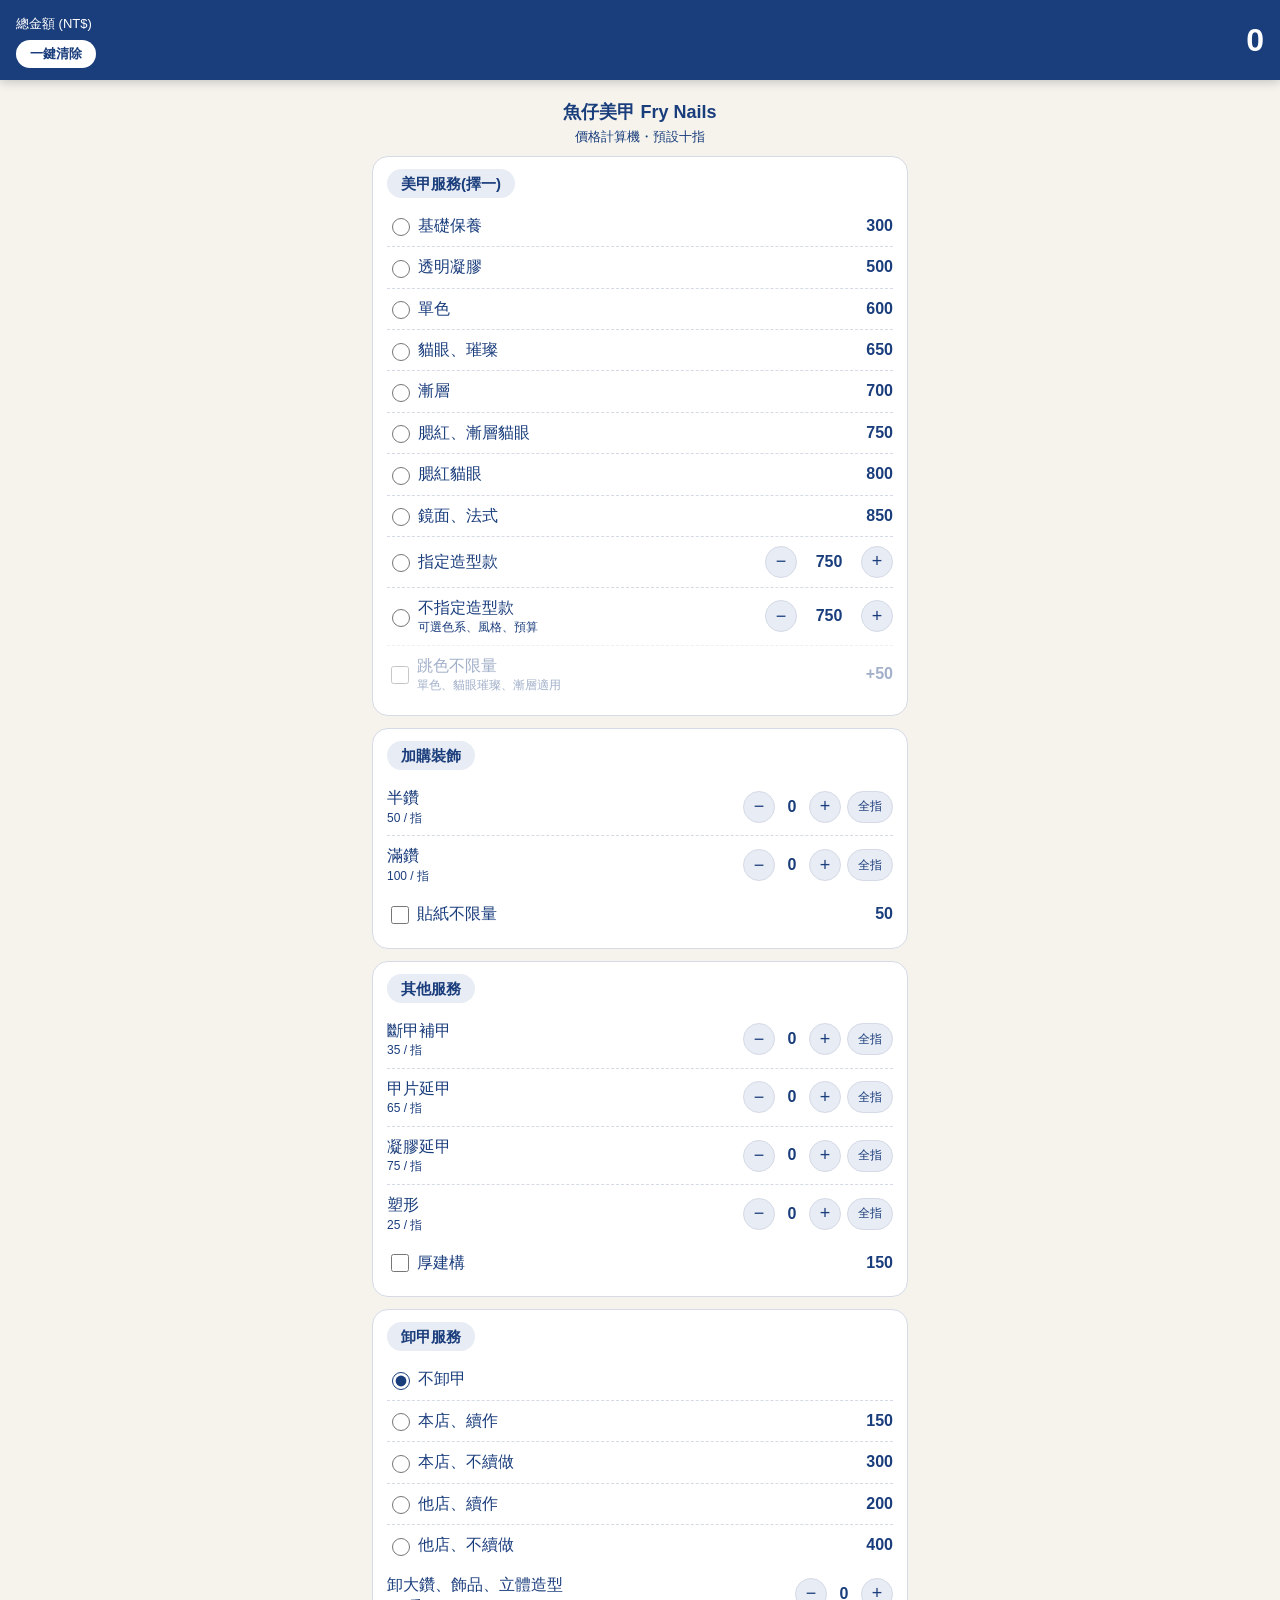
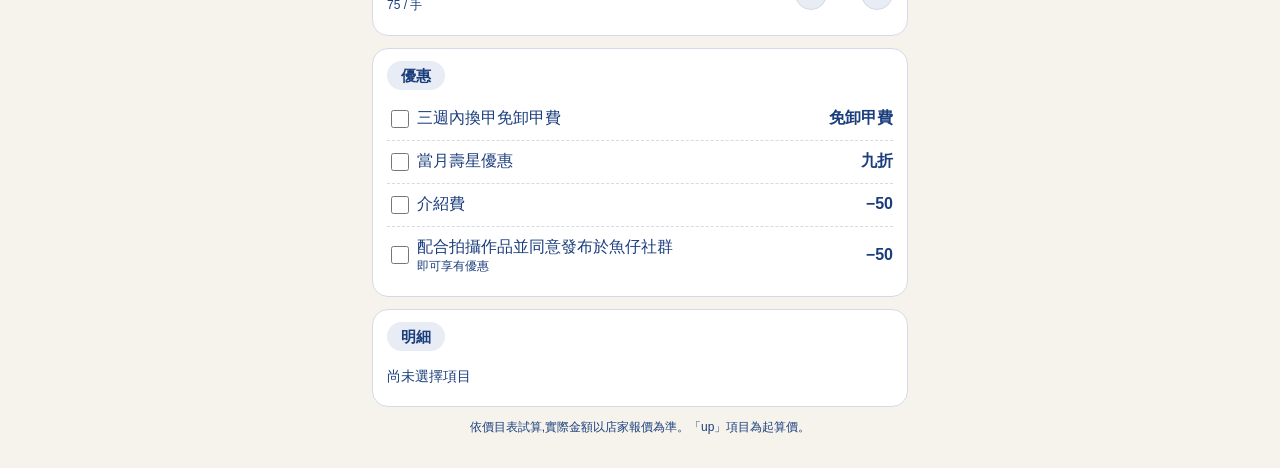
==== calculator.html @ 32ddd541 "Add files via upload" ====
<!DOCTYPE html>
<html lang="zh-Hant"><head><meta charset="utf-8">
<meta name="viewport" content="width=device-width, initial-scale=1, viewport-fit=cover">
<meta name="color-scheme" content="light only">
<meta name="theme-color" content="#f5f3ec">
<title>魚仔美甲 Fry Nails 價格計算機</title>
<style>
:root{--bg:#f5f3ec;--card:#ffffff;--tx:#1a3d7c;--sub:#1a3d7c;--pri:#1a3d7c;--soft:#e8ecf4;--bd:#d5dae6;box-sizing:border-box;padding-top:env(safe-area-inset-top,0px);padding-bottom:env(safe-area-inset-bottom,0px)}
html{background:#f5f3ec;color-scheme:light only;min-height:100%;scroll-padding-top:env(safe-area-inset-top,0px)}
*{box-sizing:border-box}
body{margin:0;min-height:100vh;background:#f5f3ec;color:var(--tx);font-family:-apple-system,"PingFang TC","Noto Sans TC","Microsoft JhengHei",sans-serif;line-height:1.4}
.total{position:sticky;top:env(safe-area-inset-top,0px);z-index:9;background:#1a3d7c;color:#ffffff;padding:12px 16px;display:flex;justify-content:space-between;align-items:center;box-shadow:0 2px 10px #0003}
.total small{color:#ffffff;font-size:13px}.clr{margin-top:6px;background:#ffffff;color:#1a3d7c;border:0;border-radius:16px;padding:5px 14px;font-size:13px;font-weight:700}
.total b{font-size:32px}
.wrap{max-width:560px;margin:0 auto;padding:12px}
h1{font-size:18px;text-align:center;margin:8px 0 2px}.sb{text-align:center;color:var(--sub);font-size:13px;margin-bottom:10px}
.card{background:var(--card);border:1px solid var(--bd);border-radius:16px;padding:12px 14px;margin-bottom:12px}
h2{font-size:15px;margin:0 0 8px;display:inline-block;background:var(--soft);padding:4px 14px;border-radius:20px}
.row{display:flex;align-items:center;justify-content:space-between;gap:8px;padding:9px 0;border-top:1px dashed var(--bd);cursor:pointer}
.row:first-of-type{border-top:0}
.row span small{display:block;color:var(--sub);font-size:12px}
.row input[type=radio],.row input[type=checkbox]{accent-color:var(--pri);width:18px;height:18px;margin-right:8px}
.l{display:flex;align-items:center}.p{font-weight:700;white-space:nowrap}
.step{display:flex;align-items:center;gap:6px}
.step button{width:32px;height:32px;border-radius:50%;border:1px solid var(--bd);background:var(--soft);color:var(--tx);font-size:18px}
.step .all{width:auto;border-radius:16px;padding:0 10px;font-size:12px}
.step em{min-width:22px;text-align:center;font-style:normal;font-weight:700}
select{width:100%;padding:9px;border-radius:10px;border:1px solid var(--bd);background:var(--card);color:var(--tx);font-size:15px;margin-bottom:6px}
.sum div{display:flex;justify-content:space-between;padding:4px 0;font-size:14px}
.sum .n{color:var(--sub)}.note{color:var(--sub);font-size:12px;text-align:center;margin:6px 0 20px}
</style></head><body>
<div class="total"><div><small>總金額 (NT$)</small><br><button type="button" class="clr" onclick="clearAll()">一鍵清除</button></div><b id="tot">0</b></div>
<div class="wrap">
<h1>魚仔美甲 Fry Nails</h1><div class="sb">價格計算機・預設十指</div>

<div class="card"><h2>美甲服務(擇一)</h2><div id="styles"></div>
<div class="row" id="jumpRow"><label class="l"><input type="checkbox" id="jump"><span>跳色不限量<small>單色、貓眼璀璨、漸層適用</small></span></label><span class="p">+50</span></div></div>

<div class="card"><h2>加購裝飾</h2><div id="deco"></div></div>
<div class="card"><h2>其他服務</h2><div id="other"></div></div>

<div class="card"><h2>卸甲服務</h2>
<label class="row"><span class="l"><input type="radio" name="rm" value="none" checked><span>不卸甲</span></span><span class="p"></span></label><label class="row"><span class="l"><input type="radio" name="rm" value="150"><span>本店、續作</span></span><span class="p">150</span></label><label class="row"><span class="l"><input type="radio" name="rm" value="300"><span>本店、不續做</span></span><span class="p">300</span></label><label class="row"><span class="l"><input type="radio" name="rm" value="200"><span>他店、續作</span></span><span class="p">200</span></label><label class="row"><span class="l"><input type="radio" name="rm" value="400"><span>他店、不續做</span></span><span class="p">400</span></label>
<div class="row" style="cursor:default"><span>卸大鑽、飾品、立體造型<small>75 / 手</small></span>
<div class="step"><button onclick="hand(-1)">−</button><em id="hc">0</em><button onclick="hand(1)">+</button></div></div></div>

<div class="card"><h2>優惠</h2>
<label class="row"><span class="l"><input type="checkbox" id="w3"><span>三週內換甲免卸甲費</span></span><span class="p">免卸甲費</span></label>
<label class="row"><span class="l"><input type="checkbox" id="bday"><span>當月壽星優惠</span></span><span class="p">九折</span></label>
<label class="row"><span class="l"><input type="checkbox" id="ref"><span>介紹費</span></span><span class="p">−50</span></label>
<label class="row"><span class="l"><input type="checkbox" id="pic"><span>配合拍攝作品並同意發布於魚仔社群<small>即可享有優惠</small></span></span><span class="p">−50</span></label></div>

<div class="card sum"><h2>明細</h2><div id="sum"></div></div>
<div class="note">依價目表試算,實際金額以店家報價為準。「up」項目為起算價。</div>
</div>
<script>
const STYLES=[["基礎保養",300],["透明凝膠",500],["單色",600,1],["貓眼、璀璨",650,1],["漸層",700,1],["腮紅、漸層貓眼",750],["腮紅貓眼",800],["鏡面、法式",850],["指定造型款",750,0,"起"],["不指定造型款",750,0,"起","可選色系、風格、預算"]];
const DECO=[["半鑽",50],["滿鑽",100]];
const OTHER=[["斷甲補甲",35],["甲片延甲",65],["凝膠延甲",75],["塑形",25]];
let F=10,H=0,X={8:0,9:0},q={},style=-1;
const $=id=>document.getElementById(id);
$("styles").innerHTML=STYLES.map((s,i)=>`<label class="row"><span class="l"><input type="radio" name="st" value="${i}"><span>${s[0]}${s[4]?`<small>${s[4]}</small>`:""}</span></span>${s[3]?`<div class="step"><button type="button" onclick="up(${i},-1)">−</button><em id="ux${i}" style="min-width:52px;font-weight:700">${s[1]}</em><button type="button" onclick="up(${i},1)">+</button></div>`:`<span class="p">${s[1]}</span>`}</label>`).join("");
const stepper=(a,k)=>a.map((x,i)=>`<div class="row" style="cursor:default"><span>${x[0]}<small>${x[1]} / 指</small></span><div class="step"><button onclick="qty('${k}${i}',-1)">−</button><em id="q${k}${i}">0</em><button onclick="qty('${k}${i}',1)">+</button><button class="all" onclick="qty('${k}${i}',99)">全指</button></div></div>`).join("");
$("deco").innerHTML=stepper(DECO,"d")+`<label class="row"><span class="l"><input type="checkbox" id="stk"><span>貼紙不限量</span></span><span class="p">50</span></label>`;
$("other").innerHTML=stepper(OTHER,"o")+`<label class="row"><span class="l"><input type="checkbox" id="thick"><span>厚建構</span></span><span class="p">150</span></label>`;
function qty(k,d){q[k]=Math.max(0,Math.min(F,d==99?F:(q[k]||0)+d));calc()}
function up(i,d){X[i]=Math.max(0,X[i]+d*50);document.querySelector(`input[name=st][value="${i}"]`).checked=true;calc()}
function clearAll(){
 document.querySelectorAll('input[name=st]').forEach(e=>e.checked=false);
 document.querySelectorAll('input[type=checkbox]').forEach(e=>e.checked=false);
 document.querySelector('input[name=rm][value=none]').checked=true;
 q={};H=0;X={8:0,9:0};calc();window.scrollTo({top:0,behavior:"smooth"})}
function hand(d){H=Math.max(0,Math.min(2,H+d));calc()}
function calc(){
 const L=[];const add=(n,v)=>{if(v)L.push([n,v])};
 const si=document.querySelector('input[name=st]:checked');style=si?+si.value:-1;
 const S=STYLES[style];
 $("jumpRow").style.opacity=S&&S[2]?1:.4;
 for(const i in X)$("ux"+i).textContent=STYLES[i][1]+X[i];
 if(S){add(S[0]+(S[3]?"(起)":""),S[1]);if(S[2]&&$("jump").checked)add("跳色不限量",50);if(S[3])add("款式加價",X[style])}
 DECO.forEach((x,i)=>{const n=q["d"+i]||0;$("qd"+i).textContent=n;add(`${x[0]} × ${n}指`,n*x[1])});
 if($("stk").checked)add("貼紙不限量",50);
 OTHER.forEach((x,i)=>{const n=q["o"+i]||0;$("qo"+i).textContent=n;add(`${x[0]} × ${n}指`,n*x[1])});
 if($("thick").checked)add("厚建構",150);
 const rm=document.querySelector('input[name=rm]:checked').value;
 if(rm!="none"){const nm=document.querySelector('input[name=rm]:checked').parentNode.textContent.trim();
  if($("w3").checked)L.push(["卸甲費(三週內免)",0]);else add("卸甲 "+nm,+rm)}
 $("hc").textContent=H;add(`卸大鑽/飾品/立體 × ${H}手`,H*75);
 if($("bday").checked){const sub=L.reduce((a,b)=>a+b[1],0);add("當月壽星九折",-Math.round(sub*0.1))}
 if($("ref").checked)add("介紹費",-50);
 if($("pic").checked)add("拍攝發布優惠",-50);
 const t=Math.max(0,L.reduce((a,b)=>a+b[1],0));
 $("tot").textContent=t.toLocaleString();
 $("sum").innerHTML=L.length?L.map(x=>`<div><span>${x[0]}</span><span>${x[1]<0?"−":""}${Math.abs(x[1])}</span></div>`).join("")+`<div style="border-top:1px solid var(--bd);margin-top:4px;padding-top:8px;font-weight:700"><span>合計</span><span>${t}</span></div>`:`<div class="n">尚未選擇項目</div>`;
}
document.addEventListener("change",calc);calc();
</script></body></html>
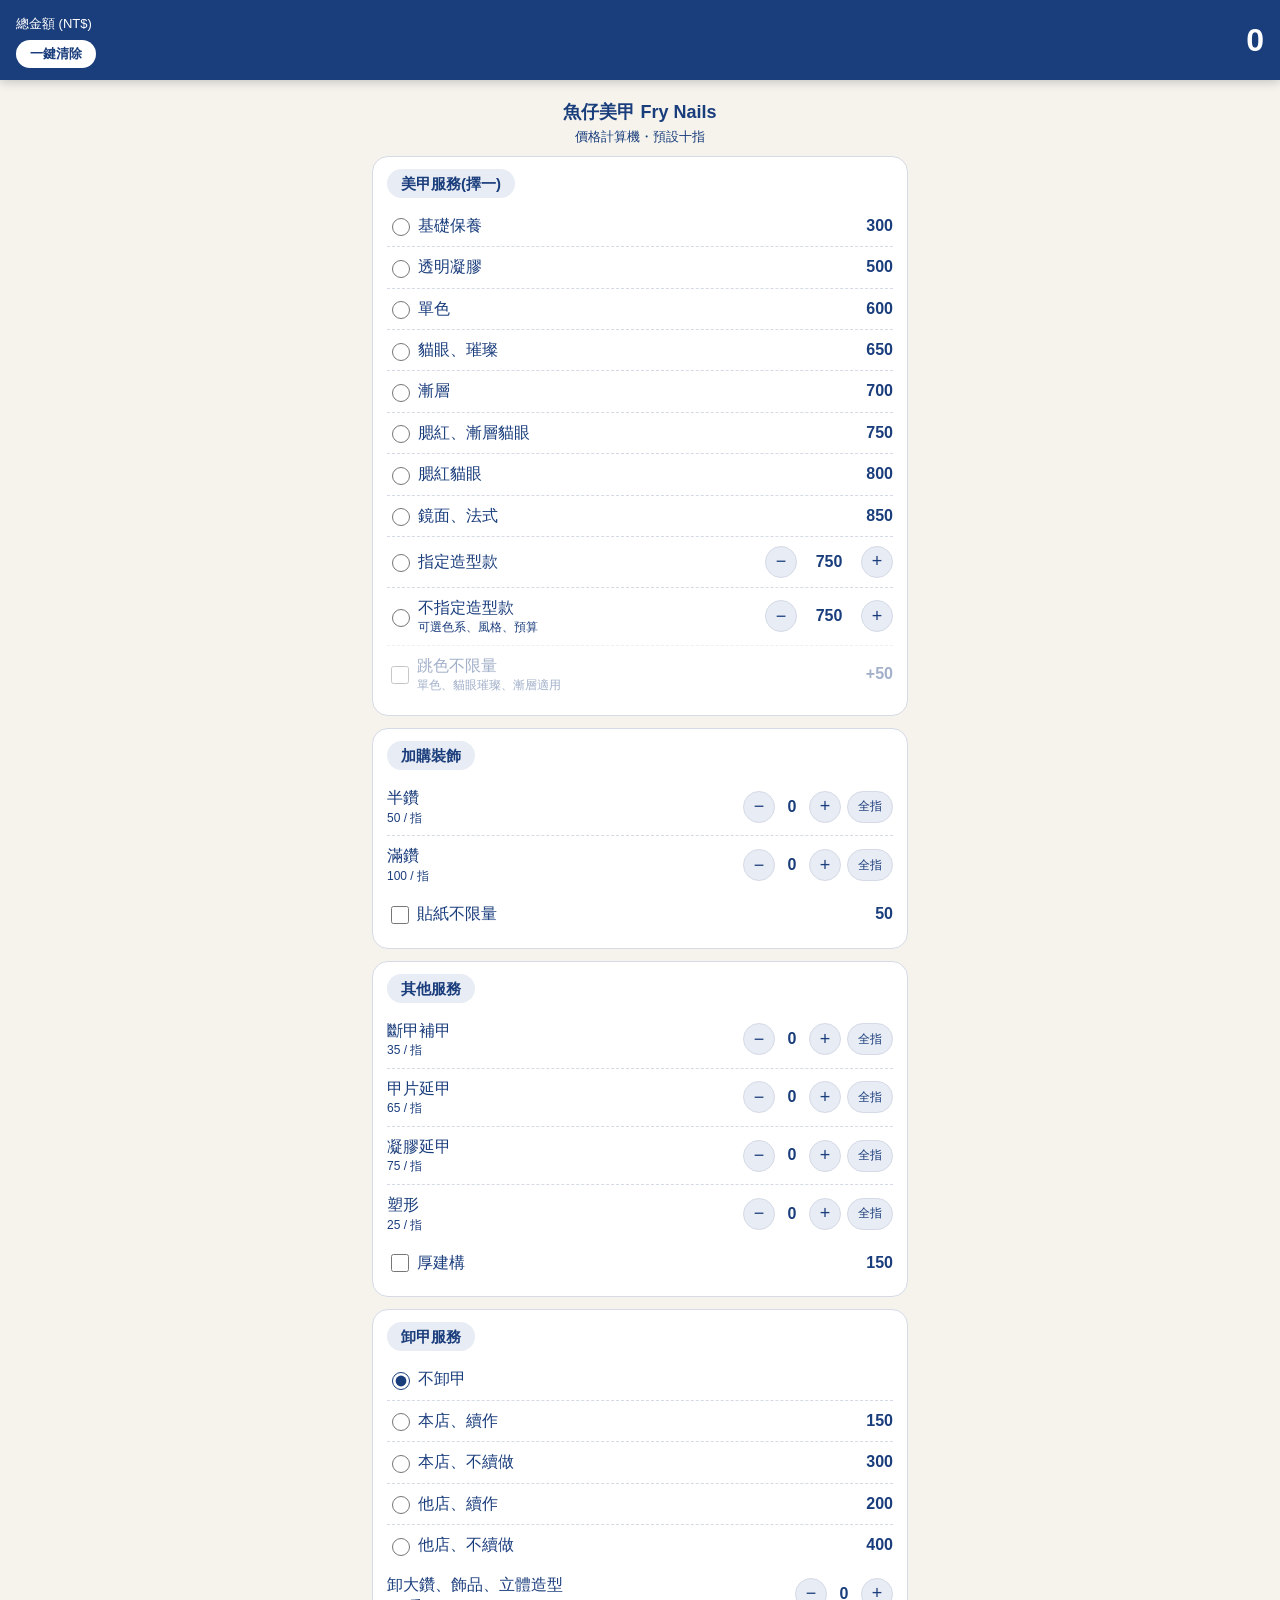
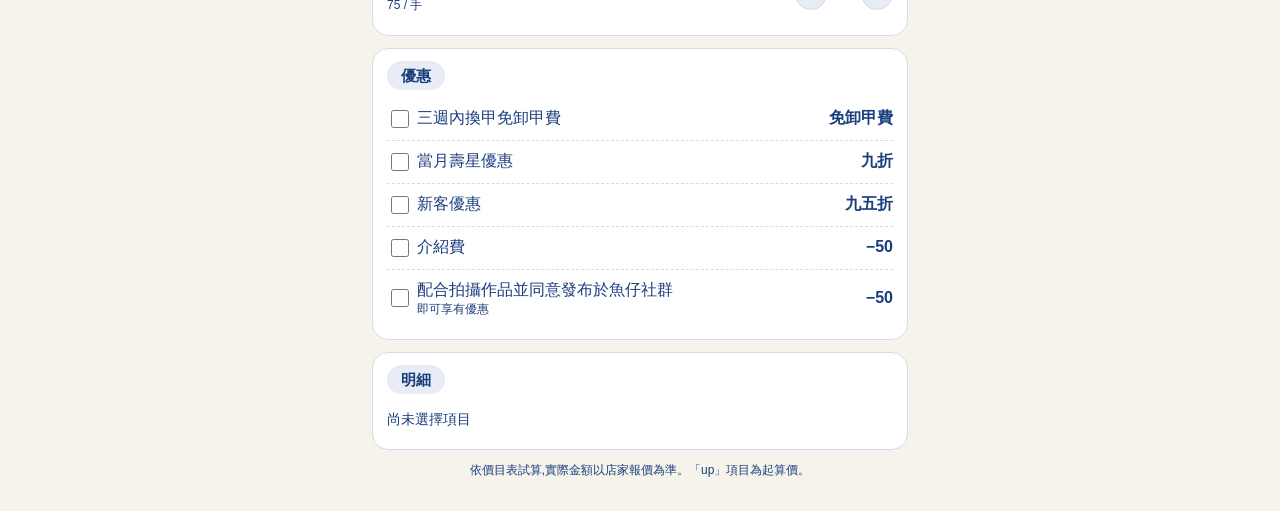
==== commit 49c48ed8: "Add files via upload" ====
--- a/calculator.html
+++ b/calculator.html
@@ -47,6 +47,7 @@
 <div class="card"><h2>優惠</h2>
 <label class="row"><span class="l"><input type="checkbox" id="w3"><span>三週內換甲免卸甲費</span></span><span class="p">免卸甲費</span></label>
 <label class="row"><span class="l"><input type="checkbox" id="bday"><span>當月壽星優惠</span></span><span class="p">九折</span></label>
+<label class="row"><span class="l"><input type="checkbox" id="newc"><span>新客優惠</span></span><span class="p">九五折</span></label>
 <label class="row"><span class="l"><input type="checkbox" id="ref"><span>介紹費</span></span><span class="p">−50</span></label>
 <label class="row"><span class="l"><input type="checkbox" id="pic"><span>配合拍攝作品並同意發布於魚仔社群<small>即可享有優惠</small></span></span><span class="p">−50</span></label></div>
 
@@ -87,6 +88,7 @@
   if($("w3").checked)L.push(["卸甲費(三週內免)",0]);else add("卸甲 "+nm,+rm)}
  $("hc").textContent=H;add(`卸大鑽/飾品/立體 × ${H}手`,H*75);
  if($("bday").checked){const sub=L.reduce((a,b)=>a+b[1],0);add("當月壽星九折",-Math.round(sub*0.1))}
+ if($("newc").checked){const sub=L.reduce((a,b)=>a+b[1],0);add("新客九五折",-Math.round(sub*0.05))}
  if($("ref").checked)add("介紹費",-50);
  if($("pic").checked)add("拍攝發布優惠",-50);
  const t=Math.max(0,L.reduce((a,b)=>a+b[1],0));
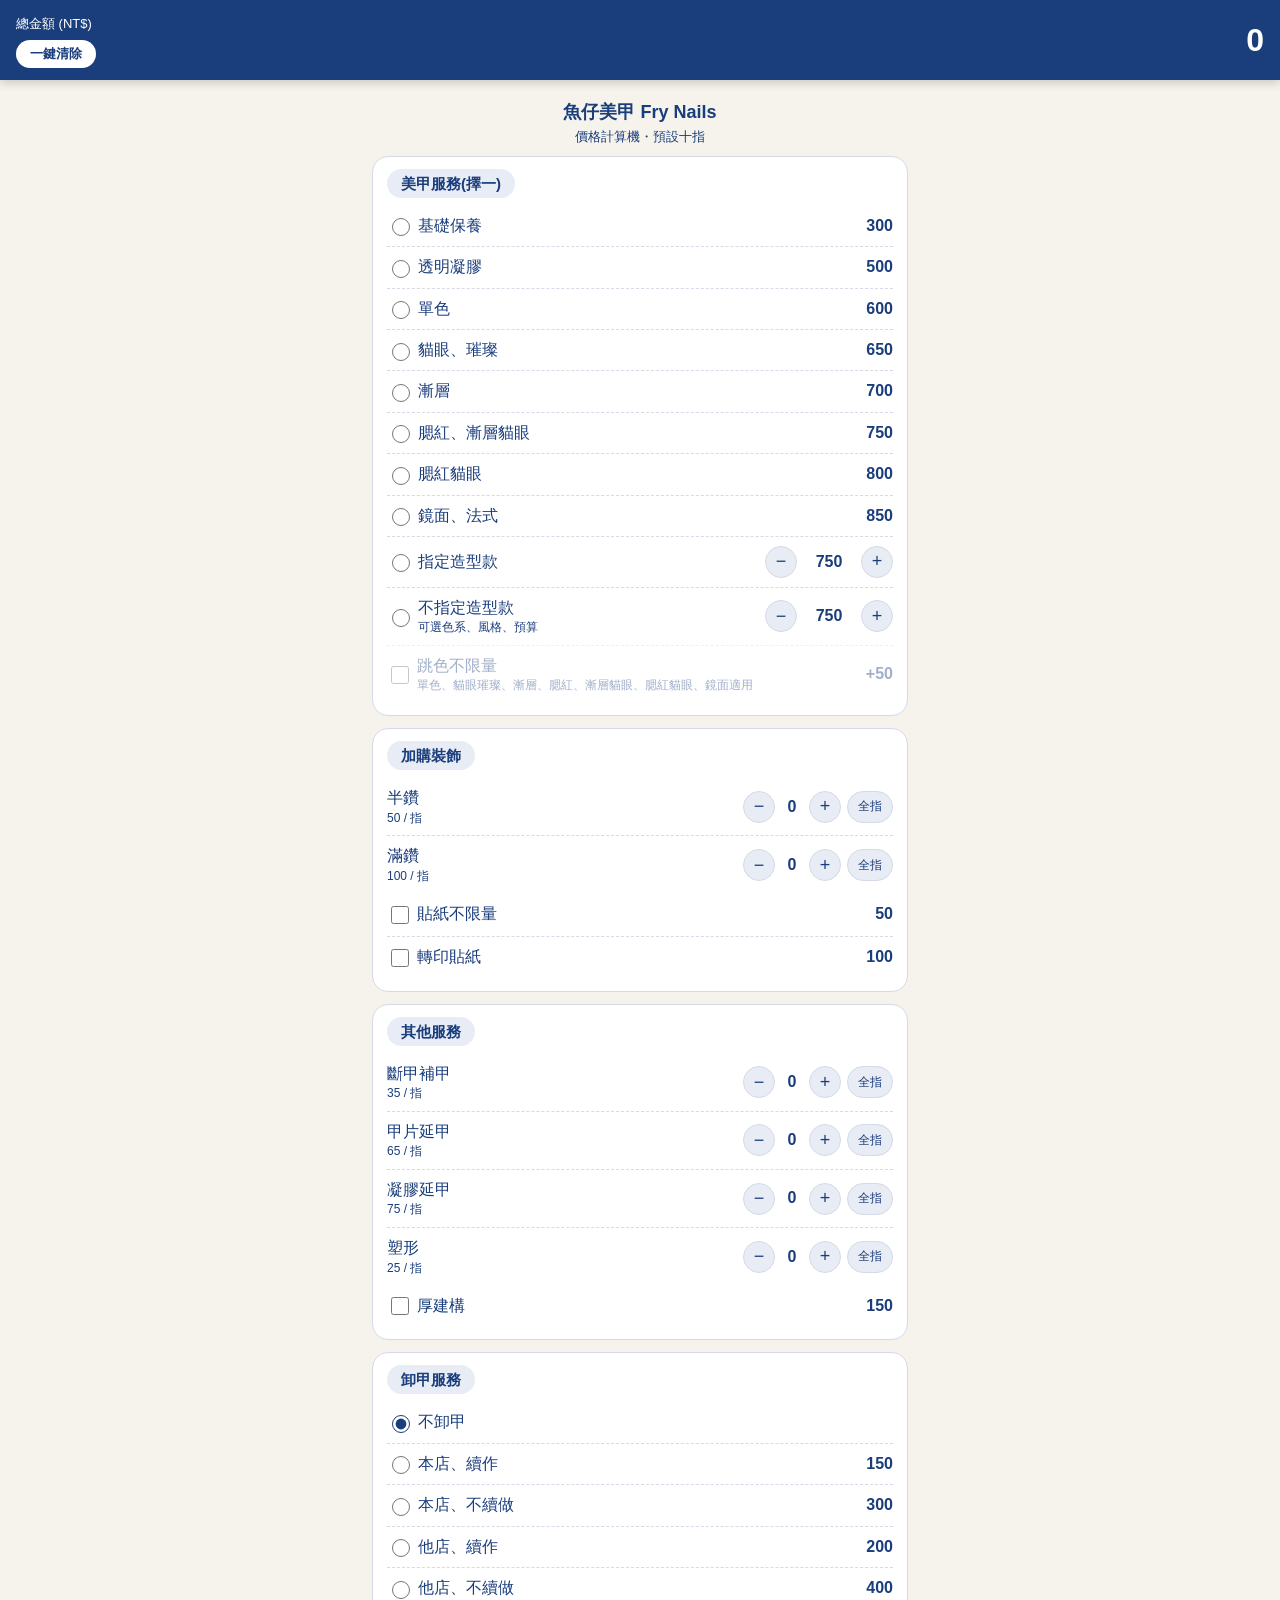
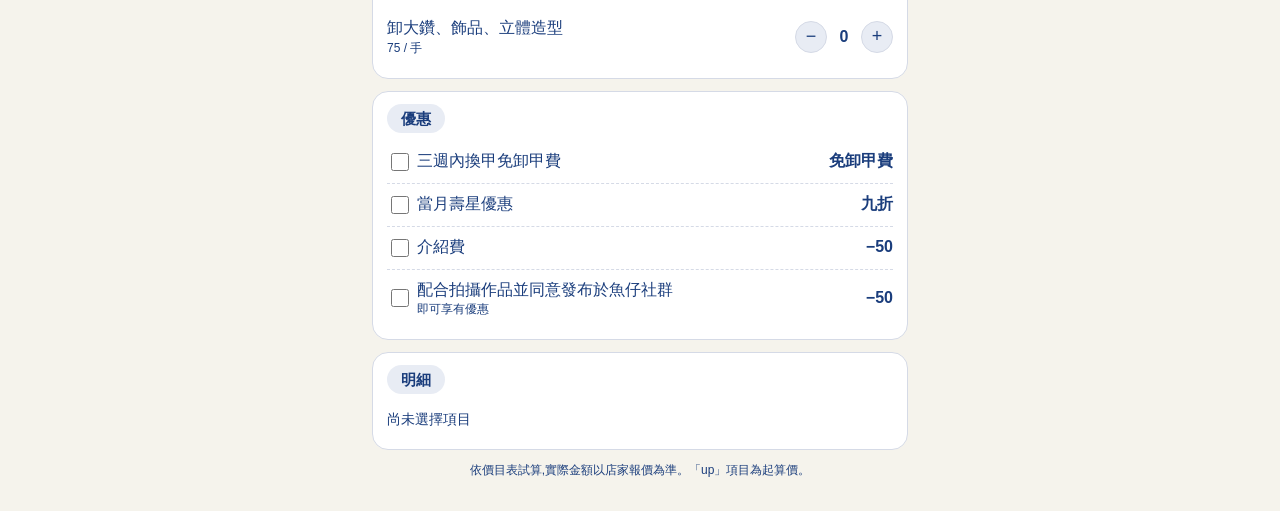
==== commit 995f38c7: "Add files via upload" ====
--- a/calculator.html
+++ b/calculator.html
@@ -32,68 +32,63 @@
 <div class="total"><div><small>總金額 (NT$)</small><br><button type="button" class="clr" onclick="clearAll()">一鍵清除</button></div><b id="tot">0</b></div>
 <div class="wrap">
 <h1>魚仔美甲 Fry Nails</h1><div class="sb">價格計算機・預設十指</div>
-
 <div class="card"><h2>美甲服務(擇一)</h2><div id="styles"></div>
-<div class="row" id="jumpRow"><label class="l"><input type="checkbox" id="jump"><span>跳色不限量<small>單色、貓眼璀璨、漸層適用</small></span></label><span class="p">+50</span></div></div>
-
+<div class="row" id="jumpRow"><label class="l"><input type="checkbox" id="jump"><span>跳色不限量<small>單色、貓眼璀璨、漸層、腮紅、漸層貓眼、腮紅貓眼、鏡面適用</small></span></label><span class="p">+50</span></div></div>
 <div class="card"><h2>加購裝飾</h2><div id="deco"></div></div>
 <div class="card"><h2>其他服務</h2><div id="other"></div></div>
-
 <div class="card"><h2>卸甲服務</h2>
 <label class="row"><span class="l"><input type="radio" name="rm" value="none" checked><span>不卸甲</span></span><span class="p"></span></label><label class="row"><span class="l"><input type="radio" name="rm" value="150"><span>本店、續作</span></span><span class="p">150</span></label><label class="row"><span class="l"><input type="radio" name="rm" value="300"><span>本店、不續做</span></span><span class="p">300</span></label><label class="row"><span class="l"><input type="radio" name="rm" value="200"><span>他店、續作</span></span><span class="p">200</span></label><label class="row"><span class="l"><input type="radio" name="rm" value="400"><span>他店、不續做</span></span><span class="p">400</span></label>
 <div class="row" style="cursor:default"><span>卸大鑽、飾品、立體造型<small>75 / 手</small></span>
 <div class="step"><button onclick="hand(-1)">−</button><em id="hc">0</em><button onclick="hand(1)">+</button></div></div></div>
-
 <div class="card"><h2>優惠</h2>
 <label class="row"><span class="l"><input type="checkbox" id="w3"><span>三週內換甲免卸甲費</span></span><span class="p">免卸甲費</span></label>
 <label class="row"><span class="l"><input type="checkbox" id="bday"><span>當月壽星優惠</span></span><span class="p">九折</span></label>
-<label class="row"><span class="l"><input type="checkbox" id="newc"><span>新客優惠</span></span><span class="p">九五折</span></label>
 <label class="row"><span class="l"><input type="checkbox" id="ref"><span>介紹費</span></span><span class="p">−50</span></label>
 <label class="row"><span class="l"><input type="checkbox" id="pic"><span>配合拍攝作品並同意發布於魚仔社群<small>即可享有優惠</small></span></span><span class="p">−50</span></label></div>
-
 <div class="card sum"><h2>明細</h2><div id="sum"></div></div>
 <div class="note">依價目表試算,實際金額以店家報價為準。「up」項目為起算價。</div>
 </div>
 <script>
-const STYLES=[["基礎保養",300],["透明凝膠",500],["單色",600,1],["貓眼、璀璨",650,1],["漸層",700,1],["腮紅、漸層貓眼",750],["腮紅貓眼",800],["鏡面、法式",850],["指定造型款",750,0,"起"],["不指定造型款",750,0,"起","可選色系、風格、預算"]];
+const STYLES=[["基礎保養",300],["透明凝膠",500],["單色",600,1],["貓眼、璀璨",650,1],["漸層",700,1],["腮紅、漸層貓眼",750,1],["腮紅貓眼",800,1],["鏡面、法式",850,1],["指定造型款",750,0,"起"],["不指定造型款",750,0,"起","可選色系、風格、預算"]];
 const DECO=[["半鑽",50],["滿鑽",100]];
 const OTHER=[["斷甲補甲",35],["甲片延甲",65],["凝膠延甲",75],["塑形",25]];
 let F=10,H=0,X={8:0,9:0},q={},style=-1;
 const $=id=>document.getElementById(id);
 $("styles").innerHTML=STYLES.map((s,i)=>`<label class="row"><span class="l"><input type="radio" name="st" value="${i}"><span>${s[0]}${s[4]?`<small>${s[4]}</small>`:""}</span></span>${s[3]?`<div class="step"><button type="button" onclick="up(${i},-1)">−</button><em id="ux${i}" style="min-width:52px;font-weight:700">${s[1]}</em><button type="button" onclick="up(${i},1)">+</button></div>`:`<span class="p">${s[1]}</span>`}</label>`).join("");
 const stepper=(a,k)=>a.map((x,i)=>`<div class="row" style="cursor:default"><span>${x[0]}<small>${x[1]} / 指</small></span><div class="step"><button onclick="qty('${k}${i}',-1)">−</button><em id="q${k}${i}">0</em><button onclick="qty('${k}${i}',1)">+</button><button class="all" onclick="qty('${k}${i}',99)">全指</button></div></div>`).join("");
-$("deco").innerHTML=stepper(DECO,"d")+`<label class="row"><span class="l"><input type="checkbox" id="stk"><span>貼紙不限量</span></span><span class="p">50</span></label>`;
+$("deco").innerHTML=stepper(DECO,"d")+`<label class="row"><span class="l"><input type="checkbox" id="stk"><span>貼紙不限量</span></span><span class="p">50</span></label><label class="row"><span class="l"><input type="checkbox" id="tstk"><span>轉印貼紙</span></span><span class="p">100</span></label>`;
 $("other").innerHTML=stepper(OTHER,"o")+`<label class="row"><span class="l"><input type="checkbox" id="thick"><span>厚建構</span></span><span class="p">150</span></label>`;
 function qty(k,d){q[k]=Math.max(0,Math.min(F,d==99?F:(q[k]||0)+d));calc()}
 function up(i,d){X[i]=Math.max(0,X[i]+d*50);document.querySelector(`input[name=st][value="${i}"]`).checked=true;calc()}
 function clearAll(){
- document.querySelectorAll('input[name=st]').forEach(e=>e.checked=false);
- document.querySelectorAll('input[type=checkbox]').forEach(e=>e.checked=false);
- document.querySelector('input[name=rm][value=none]').checked=true;
- q={};H=0;X={8:0,9:0};calc();window.scrollTo({top:0,behavior:"smooth"})}
+document.querySelectorAll('input[name=st]').forEach(e=>e.checked=false);
+document.querySelectorAll('input[type=checkbox]').forEach(e=>e.checked=false);
+document.querySelector('input[name=rm][value=none]').checked=true;
+q={};H=0;X={8:0,9:0};calc();window.scrollTo({top:0,behavior:"smooth"})}
 function hand(d){H=Math.max(0,Math.min(2,H+d));calc()}
 function calc(){
- const L=[];const add=(n,v)=>{if(v)L.push([n,v])};
- const si=document.querySelector('input[name=st]:checked');style=si?+si.value:-1;
- const S=STYLES[style];
- $("jumpRow").style.opacity=S&&S[2]?1:.4;
- for(const i in X)$("ux"+i).textContent=STYLES[i][1]+X[i];
- if(S){add(S[0]+(S[3]?"(起)":""),S[1]);if(S[2]&&$("jump").checked)add("跳色不限量",50);if(S[3])add("款式加價",X[style])}
- DECO.forEach((x,i)=>{const n=q["d"+i]||0;$("qd"+i).textContent=n;add(`${x[0]} × ${n}指`,n*x[1])});
- if($("stk").checked)add("貼紙不限量",50);
- OTHER.forEach((x,i)=>{const n=q["o"+i]||0;$("qo"+i).textContent=n;add(`${x[0]} × ${n}指`,n*x[1])});
- if($("thick").checked)add("厚建構",150);
- const rm=document.querySelector('input[name=rm]:checked').value;
- if(rm!="none"){const nm=document.querySelector('input[name=rm]:checked').parentNode.textContent.trim();
-  if($("w3").checked)L.push(["卸甲費(三週內免)",0]);else add("卸甲 "+nm,+rm)}
- $("hc").textContent=H;add(`卸大鑽/飾品/立體 × ${H}手`,H*75);
- if($("bday").checked){const sub=L.reduce((a,b)=>a+b[1],0);add("當月壽星九折",-Math.round(sub*0.1))}
- if($("newc").checked){const sub=L.reduce((a,b)=>a+b[1],0);add("新客九五折",-Math.round(sub*0.05))}
- if($("ref").checked)add("介紹費",-50);
- if($("pic").checked)add("拍攝發布優惠",-50);
- const t=Math.max(0,L.reduce((a,b)=>a+b[1],0));
- $("tot").textContent=t.toLocaleString();
- $("sum").innerHTML=L.length?L.map(x=>`<div><span>${x[0]}</span><span>${x[1]<0?"−":""}${Math.abs(x[1])}</span></div>`).join("")+`<div style="border-top:1px solid var(--bd);margin-top:4px;padding-top:8px;font-weight:700"><span>合計</span><span>${t}</span></div>`:`<div class="n">尚未選擇項目</div>`;
+const L=[];const add=(n,v)=>{if(v)L.push([n,v])};
+const si=document.querySelector('input[name=st]:checked');style=si?+si.value:-1;
+const S=STYLES[style];
+$("jumpRow").style.opacity=S&&S[2]?1:.4;
+for(const i in X)$("ux"+i).textContent=STYLES[i][1]+X[i];
+if(S){add(S[0]+(S[3]?"(起)":""),S[1]);if(S[2]&&$("jump").checked)add("跳色不限量",50);if(S[3])add("款式加價",X[style])}
+DECO.forEach((x,i)=>{const n=q["d"+i]||0;$("qd"+i).textContent=n;add(`${x[0]} × ${n}指`,n*x[1])});
+if($("stk").checked)add("貼紙不限量",50);
+if($("tstk").checked)add("轉印貼紙",100);
+OTHER.forEach((x,i)=>{const n=q["o"+i]||0;$("qo"+i).textContent=n;add(`${x[0]} × ${n}指`,n*x[1])});
+if($("thick").checked)add("厚建構",150);
+const rm=document.querySelector('input[name=rm]:checked').value;
+if(rm!="none"){const nm=document.querySelector('input[name=rm]:checked').parentNode.textContent.trim();
+if($("w3").checked)L.push(["卸甲費(三週內免)",0]);else add("卸甲 "+nm,+rm)}
+if(style===0&&(rm==="300"||rm==="400"))add("基礎保養 卸甲不續做優惠",-100);
+$("hc").textContent=H;add(`卸大鑽/飾品/立體 × ${H}手`,H*75);
+if($("bday").checked){const sub=L.reduce((a,b)=>a+b[1],0);add("當月壽星九折",-Math.round(sub*0.1))}
+if($("ref").checked)add("介紹費",-50);
+if($("pic").checked)add("拍攝發布優惠",-50);
+const t=Math.max(0,L.reduce((a,b)=>a+b[1],0));
+$("tot").textContent=t.toLocaleString();
+$("sum").innerHTML=L.length?L.map(x=>`<div><span>${x[0]}</span><span>${x[1]<0?"−":""}${Math.abs(x[1])}</span></div>`).join("")+`<div style="border-top:1px solid var(--bd);margin-top:4px;padding-top:8px;font-weight:700"><span>合計</span><span>${t}</span></div>`:`<div class="n">尚未選擇項目</div>`;
 }
 document.addEventListener("change",calc);calc();
 </script></body></html>
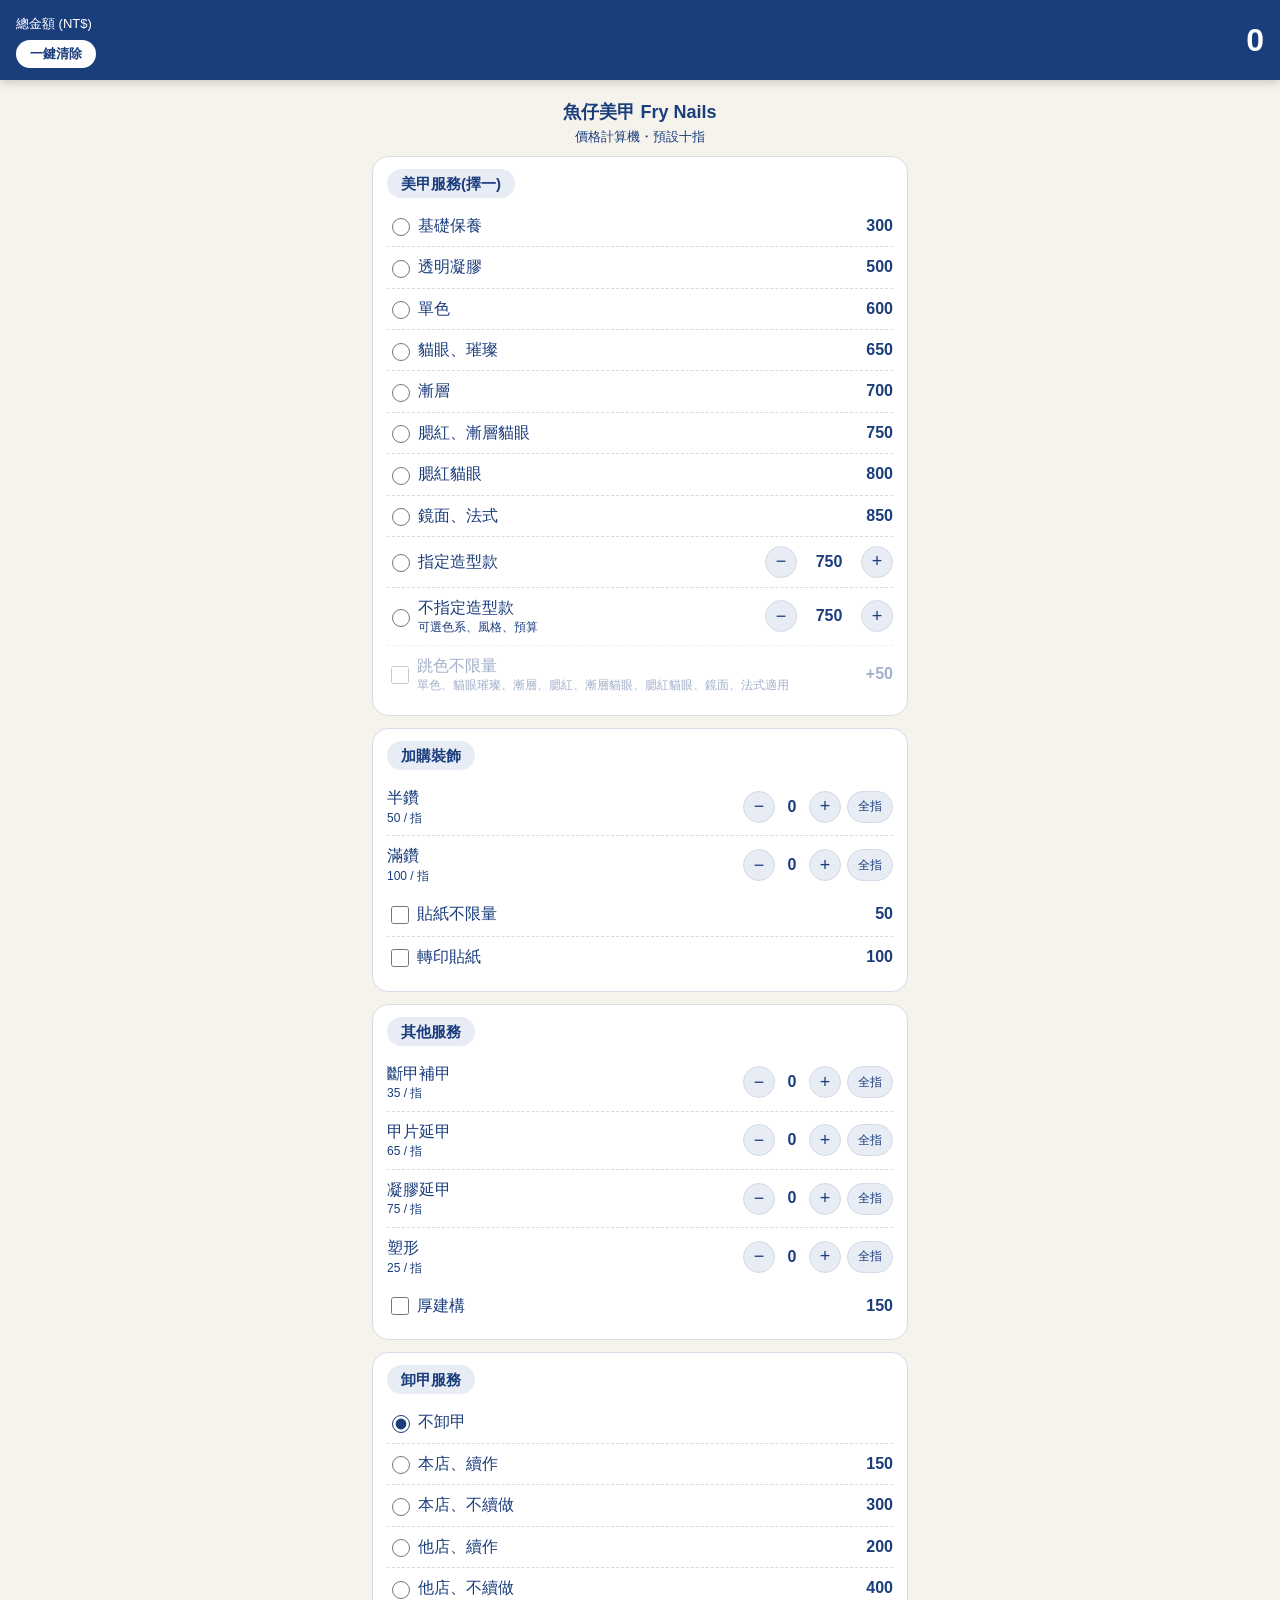
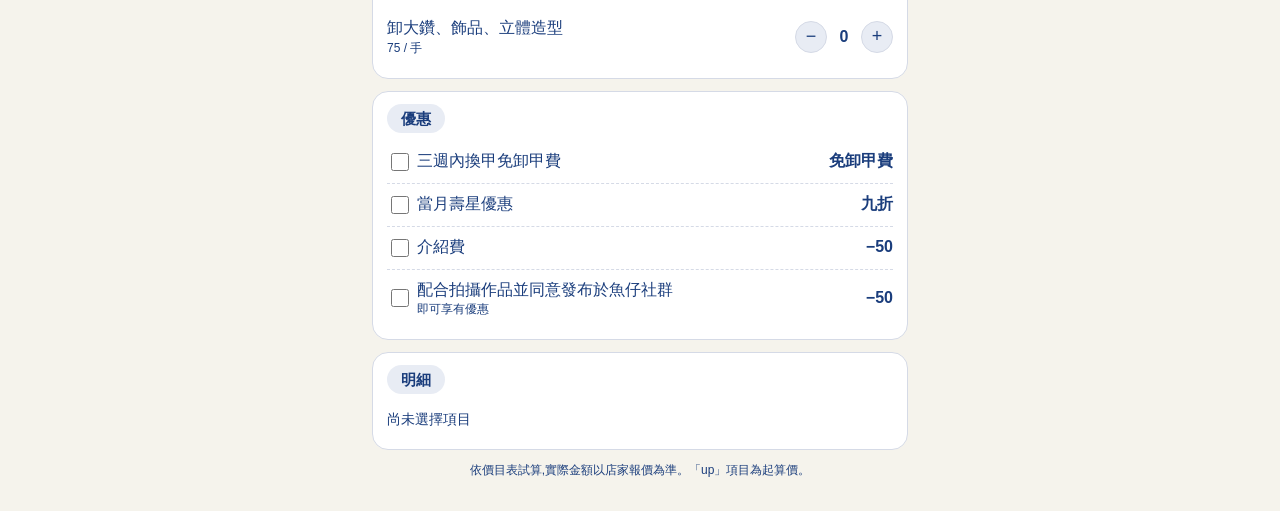
==== commit 850efcb9: "Add files via upload" ====
--- a/calculator.html
+++ b/calculator.html
@@ -33,7 +33,7 @@
 <div class="wrap">
 <h1>魚仔美甲 Fry Nails</h1><div class="sb">價格計算機・預設十指</div>
 <div class="card"><h2>美甲服務(擇一)</h2><div id="styles"></div>
-<div class="row" id="jumpRow"><label class="l"><input type="checkbox" id="jump"><span>跳色不限量<small>單色、貓眼璀璨、漸層、腮紅、漸層貓眼、腮紅貓眼、鏡面適用</small></span></label><span class="p">+50</span></div></div>
+<div class="row" id="jumpRow"><label class="l"><input type="checkbox" id="jump"><span>跳色不限量<small>單色、貓眼璀璨、漸層、腮紅、漸層貓眼、腮紅貓眼、鏡面、法式適用</small></span></label><span class="p">+50</span></div></div>
 <div class="card"><h2>加購裝飾</h2><div id="deco"></div></div>
 <div class="card"><h2>其他服務</h2><div id="other"></div></div>
 <div class="card"><h2>卸甲服務</h2>
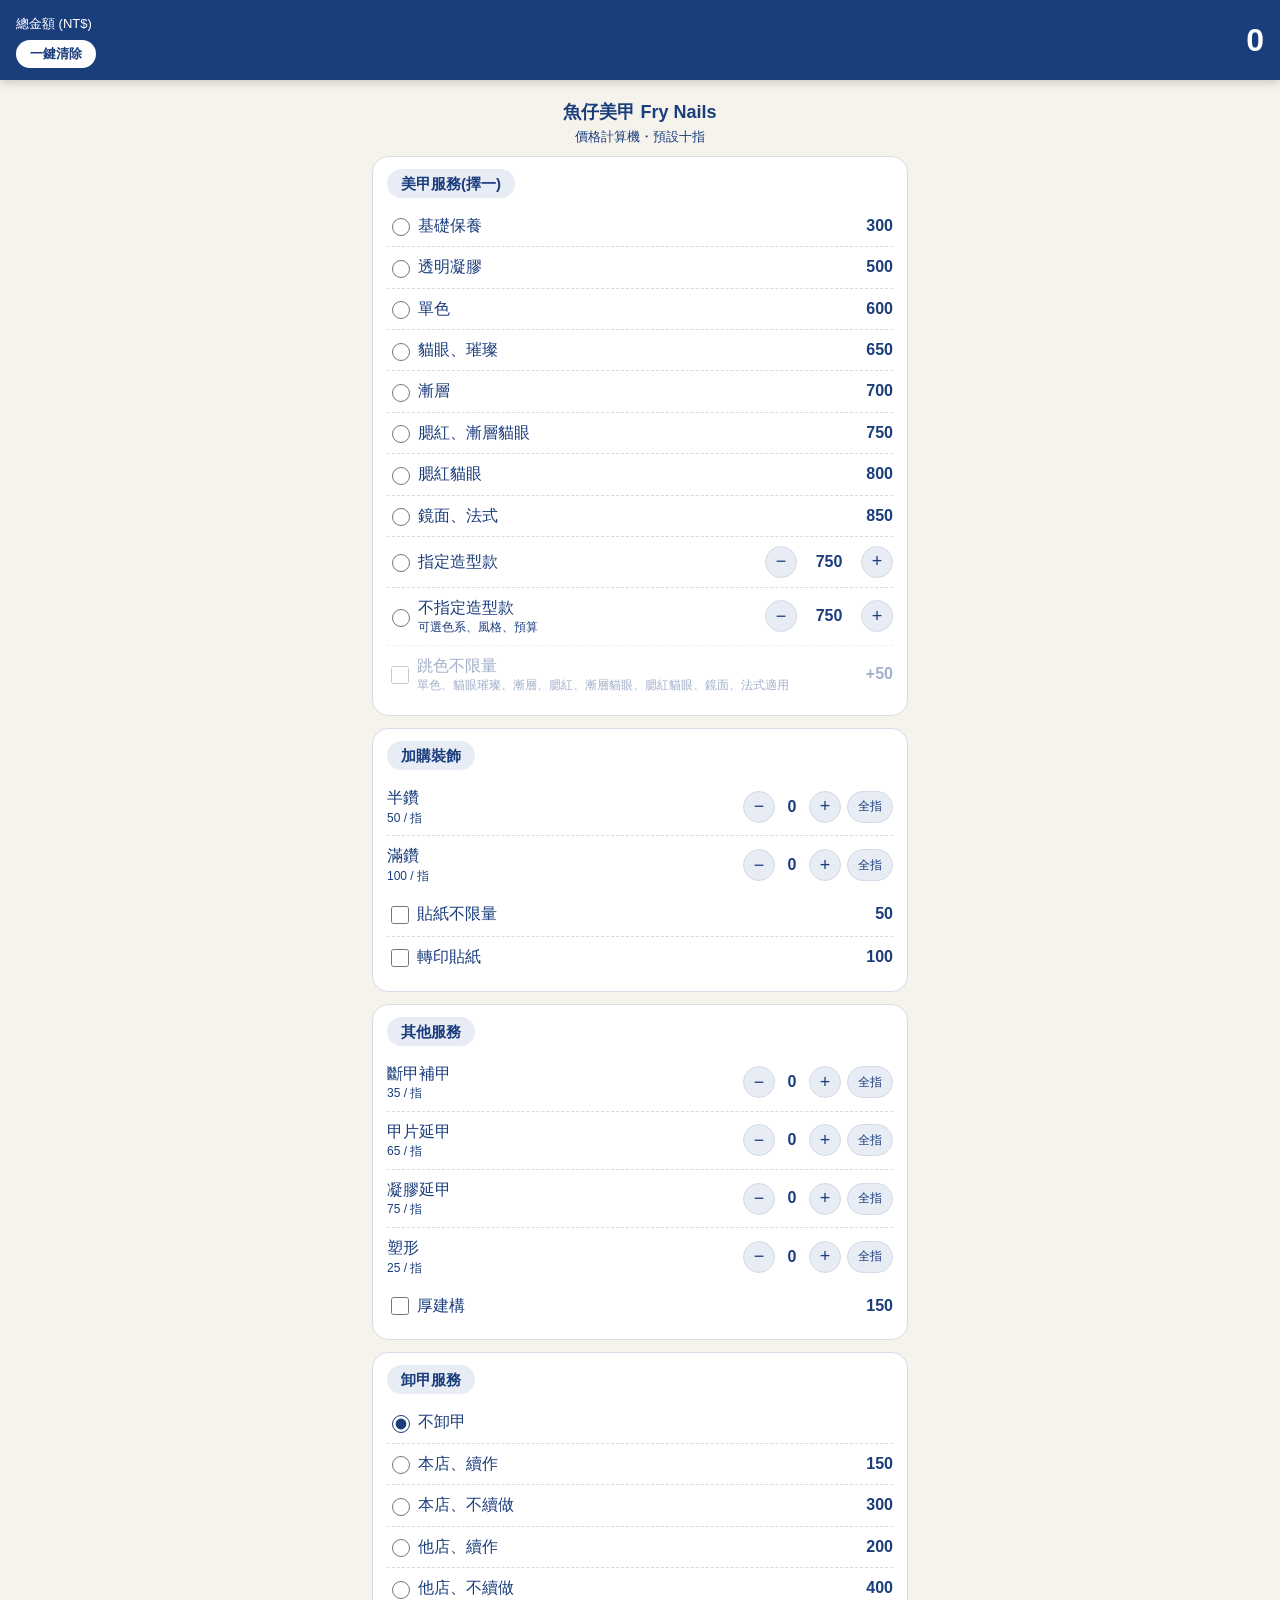
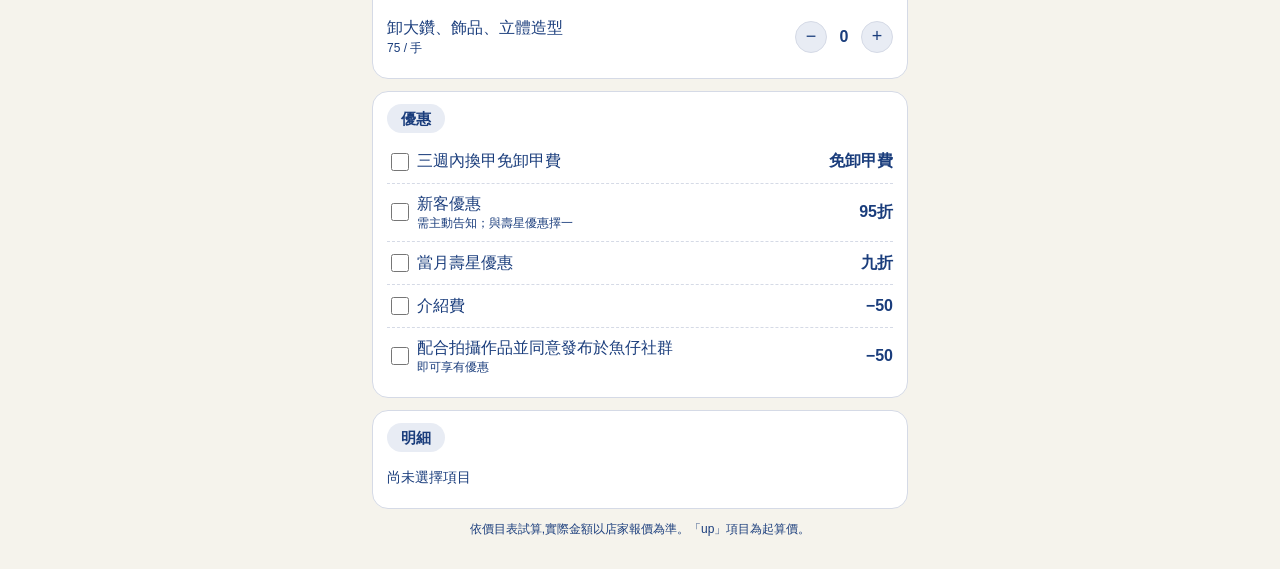
==== commit 03f39668: "Add files via upload" ====
--- a/calculator.html
+++ b/calculator.html
@@ -42,6 +42,7 @@
 <div class="step"><button onclick="hand(-1)">−</button><em id="hc">0</em><button onclick="hand(1)">+</button></div></div></div>
 <div class="card"><h2>優惠</h2>
 <label class="row"><span class="l"><input type="checkbox" id="w3"><span>三週內換甲免卸甲費</span></span><span class="p">免卸甲費</span></label>
+<label class="row"><span class="l"><input type="checkbox" id="newc"><span>新客優惠<small>需主動告知；與壽星優惠擇一</small></span></span><span class="p">95折</span></label>
 <label class="row"><span class="l"><input type="checkbox" id="bday"><span>當月壽星優惠</span></span><span class="p">九折</span></label>
 <label class="row"><span class="l"><input type="checkbox" id="ref"><span>介紹費</span></span><span class="p">−50</span></label>
 <label class="row"><span class="l"><input type="checkbox" id="pic"><span>配合拍攝作品並同意發布於魚仔社群<small>即可享有優惠</small></span></span><span class="p">−50</span></label></div>
@@ -83,6 +84,7 @@
 if($("w3").checked)L.push(["卸甲費(三週內免)",0]);else add("卸甲 "+nm,+rm)}
 if(style===0&&(rm==="300"||rm==="400"))add("基礎保養 卸甲不續做優惠",-100);
 $("hc").textContent=H;add(`卸大鑽/飾品/立體 × ${H}手`,H*75);
+if($("newc").checked){const sub=L.reduce((a,b)=>a+b[1],0);add("新客優惠95折",-Math.round(sub*0.05))}
 if($("bday").checked){const sub=L.reduce((a,b)=>a+b[1],0);add("當月壽星九折",-Math.round(sub*0.1))}
 if($("ref").checked)add("介紹費",-50);
 if($("pic").checked)add("拍攝發布優惠",-50);
@@ -90,5 +92,6 @@
 $("tot").textContent=t.toLocaleString();
 $("sum").innerHTML=L.length?L.map(x=>`<div><span>${x[0]}</span><span>${x[1]<0?"−":""}${Math.abs(x[1])}</span></div>`).join("")+`<div style="border-top:1px solid var(--bd);margin-top:4px;padding-top:8px;font-weight:700"><span>合計</span><span>${t}</span></div>`:`<div class="n">尚未選擇項目</div>`;
 }
+document.addEventListener("change",function(e){if(e.target.id==="newc"&&e.target.checked)$("bday").checked=false;if(e.target.id==="bday"&&e.target.checked)$("newc").checked=false});
 document.addEventListener("change",calc);calc();
 </script></body></html>
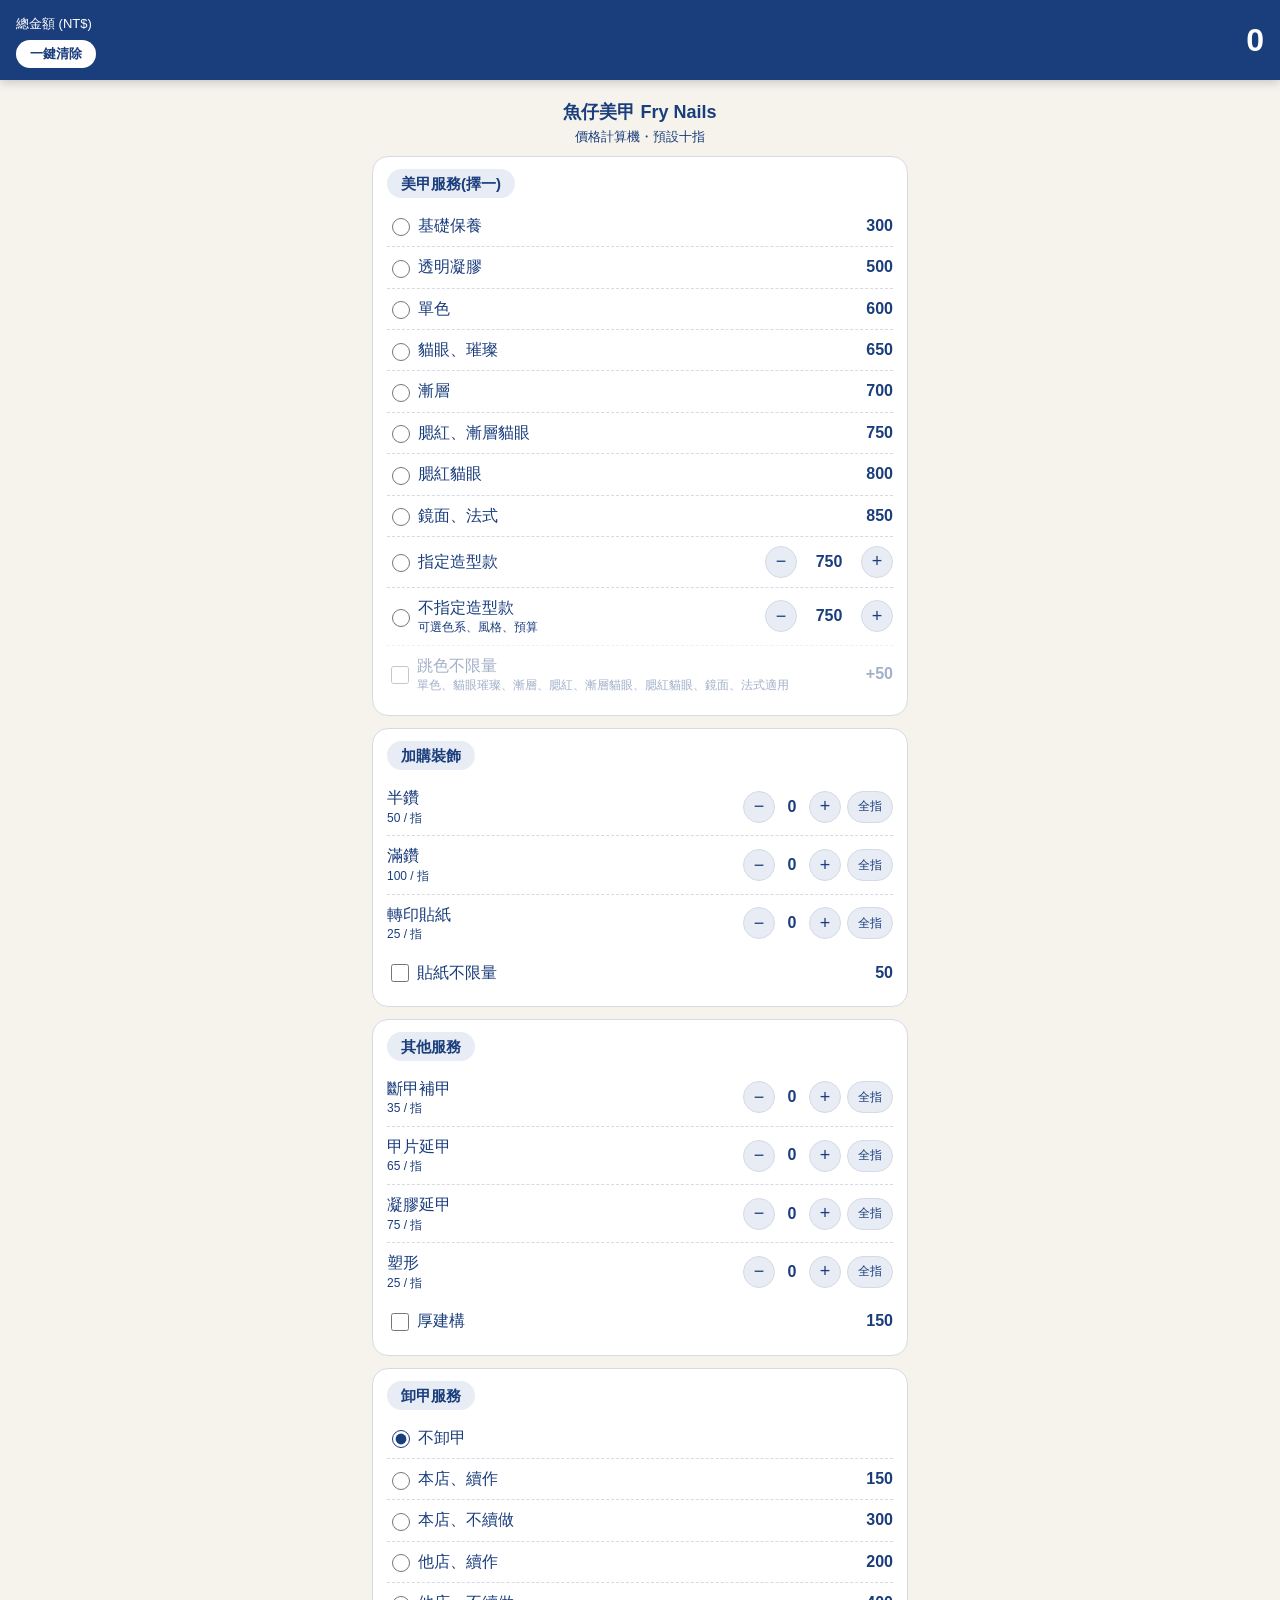
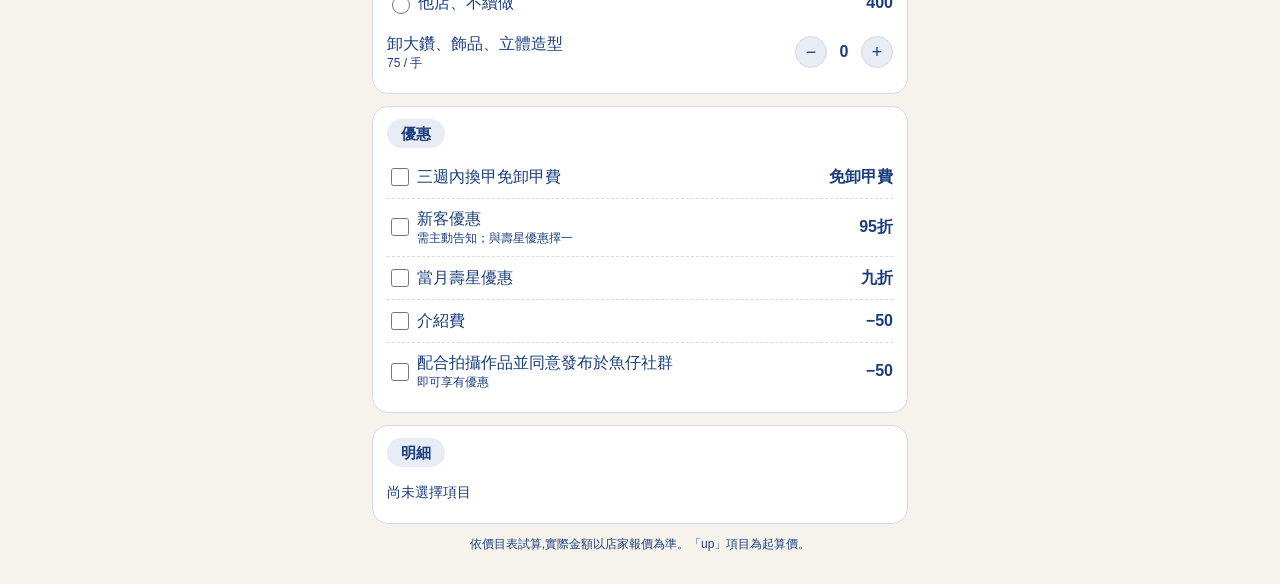
==== commit a8fd6f1f: "Add files via upload" ====
--- a/calculator.html
+++ b/calculator.html
@@ -51,13 +51,13 @@
 </div>
 <script>
 const STYLES=[["基礎保養",300],["透明凝膠",500],["單色",600,1],["貓眼、璀璨",650,1],["漸層",700,1],["腮紅、漸層貓眼",750,1],["腮紅貓眼",800,1],["鏡面、法式",850,1],["指定造型款",750,0,"起"],["不指定造型款",750,0,"起","可選色系、風格、預算"]];
-const DECO=[["半鑽",50],["滿鑽",100]];
+const DECO=[["半鑽",50],["滿鑽",100],["轉印貼紙",25]];
 const OTHER=[["斷甲補甲",35],["甲片延甲",65],["凝膠延甲",75],["塑形",25]];
 let F=10,H=0,X={8:0,9:0},q={},style=-1;
 const $=id=>document.getElementById(id);
 $("styles").innerHTML=STYLES.map((s,i)=>`<label class="row"><span class="l"><input type="radio" name="st" value="${i}"><span>${s[0]}${s[4]?`<small>${s[4]}</small>`:""}</span></span>${s[3]?`<div class="step"><button type="button" onclick="up(${i},-1)">−</button><em id="ux${i}" style="min-width:52px;font-weight:700">${s[1]}</em><button type="button" onclick="up(${i},1)">+</button></div>`:`<span class="p">${s[1]}</span>`}</label>`).join("");
 const stepper=(a,k)=>a.map((x,i)=>`<div class="row" style="cursor:default"><span>${x[0]}<small>${x[1]} / 指</small></span><div class="step"><button onclick="qty('${k}${i}',-1)">−</button><em id="q${k}${i}">0</em><button onclick="qty('${k}${i}',1)">+</button><button class="all" onclick="qty('${k}${i}',99)">全指</button></div></div>`).join("");
-$("deco").innerHTML=stepper(DECO,"d")+`<label class="row"><span class="l"><input type="checkbox" id="stk"><span>貼紙不限量</span></span><span class="p">50</span></label><label class="row"><span class="l"><input type="checkbox" id="tstk"><span>轉印貼紙</span></span><span class="p">100</span></label>`;
+$("deco").innerHTML=stepper(DECO,"d")+`<label class="row"><span class="l"><input type="checkbox" id="stk"><span>貼紙不限量</span></span><span class="p">50</span></label>`;
 $("other").innerHTML=stepper(OTHER,"o")+`<label class="row"><span class="l"><input type="checkbox" id="thick"><span>厚建構</span></span><span class="p">150</span></label>`;
 function qty(k,d){q[k]=Math.max(0,Math.min(F,d==99?F:(q[k]||0)+d));calc()}
 function up(i,d){X[i]=Math.max(0,X[i]+d*50);document.querySelector(`input[name=st][value="${i}"]`).checked=true;calc()}
@@ -76,7 +76,6 @@
 if(S){add(S[0]+(S[3]?"(起)":""),S[1]);if(S[2]&&$("jump").checked)add("跳色不限量",50);if(S[3])add("款式加價",X[style])}
 DECO.forEach((x,i)=>{const n=q["d"+i]||0;$("qd"+i).textContent=n;add(`${x[0]} × ${n}指`,n*x[1])});
 if($("stk").checked)add("貼紙不限量",50);
-if($("tstk").checked)add("轉印貼紙",100);
 OTHER.forEach((x,i)=>{const n=q["o"+i]||0;$("qo"+i).textContent=n;add(`${x[0]} × ${n}指`,n*x[1])});
 if($("thick").checked)add("厚建構",150);
 const rm=document.querySelector('input[name=rm]:checked').value;
@@ -84,10 +83,11 @@
 if($("w3").checked)L.push(["卸甲費(三週內免)",0]);else add("卸甲 "+nm,+rm)}
 if(style===0&&(rm==="300"||rm==="400"))add("基礎保養 卸甲不續做優惠",-100);
 $("hc").textContent=H;add(`卸大鑽/飾品/立體 × ${H}手`,H*75);
-if($("newc").checked){const sub=L.reduce((a,b)=>a+b[1],0);add("新客優惠95折",-Math.round(sub*0.05))}
-if($("bday").checked){const sub=L.reduce((a,b)=>a+b[1],0);add("當月壽星九折",-Math.round(sub*0.1))}
 if($("ref").checked)add("介紹費",-50);
 if($("pic").checked)add("拍攝發布優惠",-50);
+{const sub=Math.max(0,L.reduce((x,y)=>x+y[1],0));
+if($("newc").checked)add("新客優惠95折（全部加減後再乘）",-Math.round(sub*0.05));
+if($("bday").checked)add("當月壽星九折（全部加減後再乘）",-Math.round(sub*0.1))}
 const t=Math.max(0,L.reduce((a,b)=>a+b[1],0));
 $("tot").textContent=t.toLocaleString();
 $("sum").innerHTML=L.length?L.map(x=>`<div><span>${x[0]}</span><span>${x[1]<0?"−":""}${Math.abs(x[1])}</span></div>`).join("")+`<div style="border-top:1px solid var(--bd);margin-top:4px;padding-top:8px;font-weight:700"><span>合計</span><span>${t}</span></div>`:`<div class="n">尚未選擇項目</div>`;
